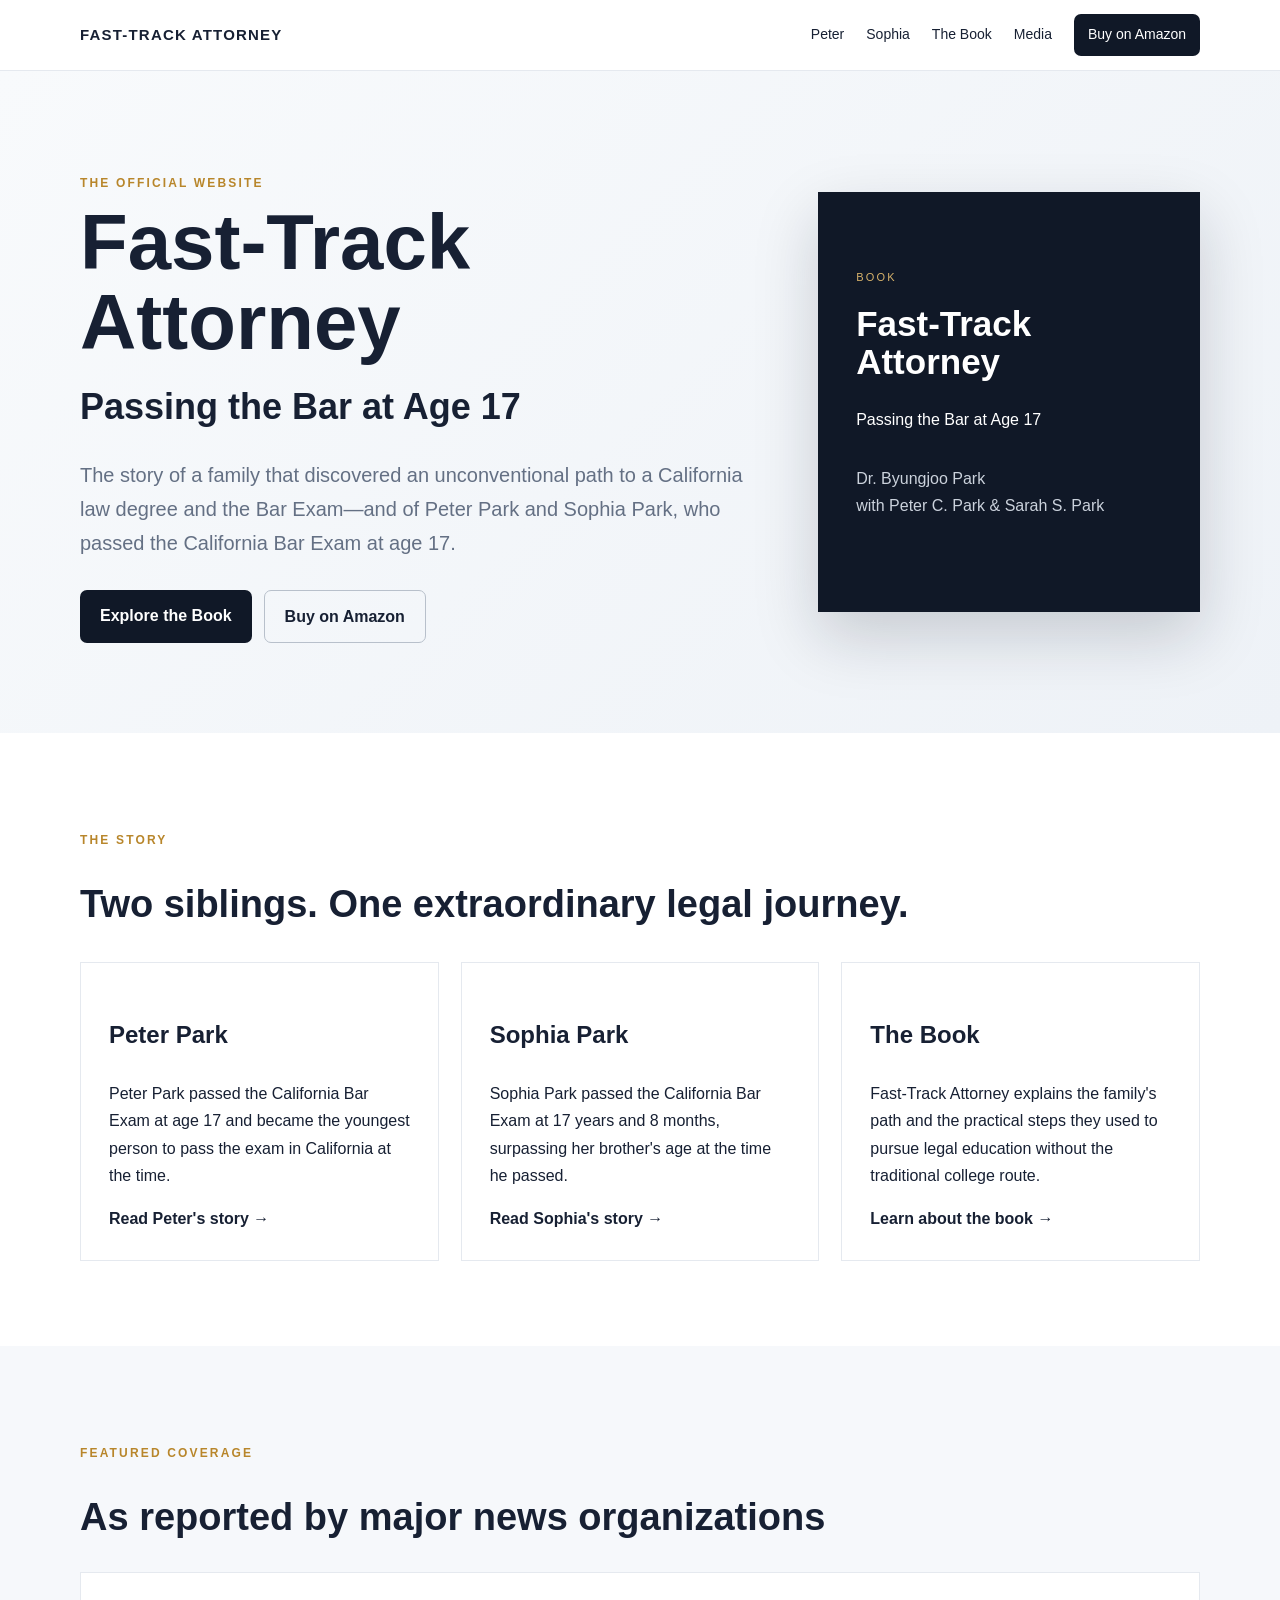
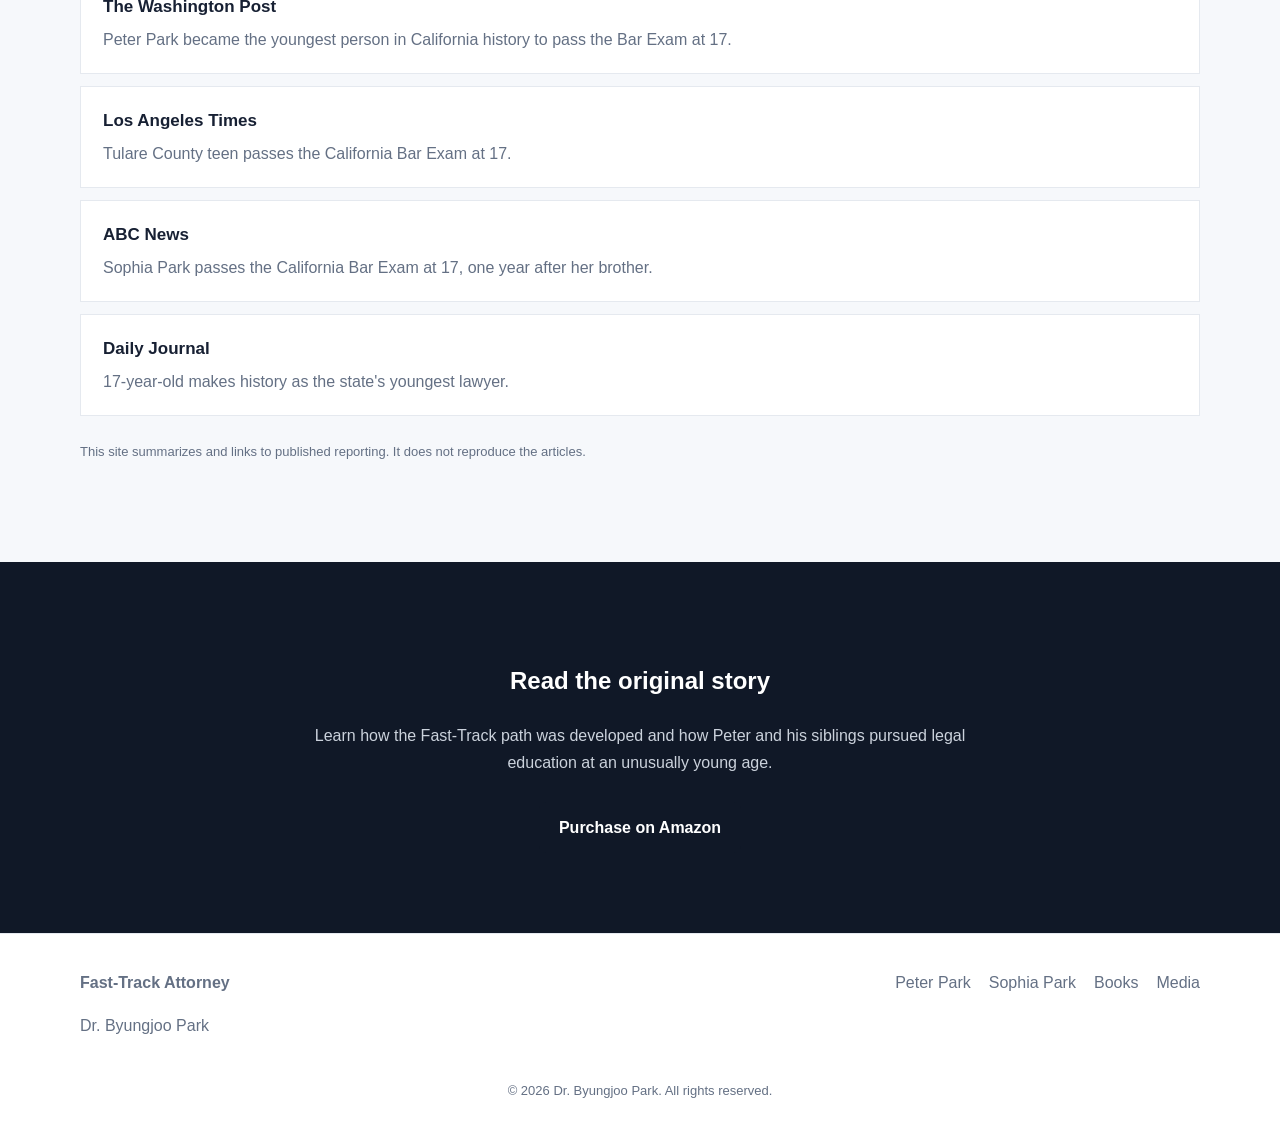
==== index.html @ 124f8dc8 "first uploard" ====
<!DOCTYPE html>
<html lang="en">
<head>
  <meta charset="UTF-8">
  <meta name="viewport" content="width=device-width, initial-scale=1.0">
  <title>Fast-Track Attorney | Peter Park & Sophia Park</title>
  <meta name="description" content="The official website for Fast-Track Attorney by Dr. Byungjoo Park, documenting Peter Park and Sophia Park's remarkable California Bar Exam journeys at age 17.">
  <meta name="author" content="Dr. Byungjoo Park">
  <link rel="canonical" href="https://YOUR-DOMAIN.com/">
  <meta property="og:title" content="Fast-Track Attorney | Peter Park & Sophia Park">
  <meta property="og:description" content="The official website of Fast-Track Attorney: Passing the Bar at Age 17.">
  <meta property="og:type" content="website">
  <meta property="og:url" content="https://YOUR-DOMAIN.com/">
  <link rel="stylesheet" href="style.css">
  <script type="application/ld+json">
  {
    "@context":"https://schema.org",
    "@type":"WebSite",
    "name":"Fast-Track Attorney",
    "url":"https://YOUR-DOMAIN.com/",
    "author":{"@type":"Person","name":"Dr. Byungjoo Park"}
  }
  </script>
</head>
<body>
<header class="site-header">
  <div class="container nav">
    <a class="brand" href="index.html">FAST-TRACK ATTORNEY</a>
    <nav>
      <a href="peter-park.html">Peter</a>
      <a href="sophia-park.html">Sophia</a>
      <a href="book.html">The Book</a>
      <a href="media.html">Media</a>
      <a class="nav-buy" href="https://www.amazon.com/Fast-Track-Attorney-Passing-Bar-Age/dp/B0CMLF2TW5/" target="_blank" rel="noopener">Buy on Amazon</a>
    </nav>
  </div>
</header>

<main>
<section class="hero">
  <div class="container hero-grid">
    <div>
      <p class="eyebrow">THE OFFICIAL WEBSITE</p>
      <h1>Fast-Track Attorney</h1>
      <h2>Passing the Bar at Age 17</h2>
      <p class="lead">The story of a family that discovered an unconventional path to a California law degree and the Bar Exam—and of Peter Park and Sophia Park, who passed the California Bar Exam at age 17.</p>
      <div class="buttons">
        <a class="button primary" href="book.html">Explore the Book</a>
        <a class="button secondary" href="https://www.amazon.com/Fast-Track-Attorney-Passing-Bar-Age/dp/B0CMLF2TW5/" target="_blank" rel="noopener">Buy on Amazon</a>
      </div>
    </div>
    <div class="hero-card">
      <div class="book-mark">BOOK</div>
      <h3>Fast-Track Attorney</h3>
      <p>Passing the Bar at Age 17</p>
      <p class="small">Dr. Byungjoo Park<br>with Peter C. Park & Sarah S. Park</p>
    </div>
  </div>
</section>

<section class="section">
  <div class="container">
    <p class="eyebrow">THE STORY</p>
    <h2>Two siblings. One extraordinary legal journey.</h2>
    <div class="cards">
      <article class="card">
        <h3>Peter Park</h3>
        <p>Peter Park passed the California Bar Exam at age 17 and became the youngest person to pass the exam in California at the time.</p>
        <a href="peter-park.html">Read Peter's story →</a>
      </article>
      <article class="card">
        <h3>Sophia Park</h3>
        <p>Sophia Park passed the California Bar Exam at 17 years and 8 months, surpassing her brother's age at the time he passed.</p>
        <a href="sophia-park.html">Read Sophia's story →</a>
      </article>
      <article class="card">
        <h3>The Book</h3>
        <p>Fast-Track Attorney explains the family's path and the practical steps they used to pursue legal education without the traditional college route.</p>
        <a href="book.html">Learn about the book →</a>
      </article>
    </div>
  </div>
</section>

<section class="section light">
  <div class="container">
    <p class="eyebrow">FEATURED COVERAGE</p>
    <h2>As reported by major news organizations</h2>
    <div class="media-list">
      <a href="https://www.washingtonpost.com/lifestyle/2023/12/09/peter-park-youngest-bar-exam-california/" target="_blank" rel="noopener"><strong>The Washington Post</strong><span>Peter Park became the youngest person in California history to pass the Bar Exam at 17.</span></a>
      <a href="https://www.latimes.com/california/story/2023-12-07/tulare-county-teen-passes-california-bar-exam-at-17-youngest-ever" target="_blank" rel="noopener"><strong>Los Angeles Times</strong><span>Tulare County teen passes the California Bar Exam at 17.</span></a>
      <a href="https://abcnews.com/GMA/Living/teen-sophia-park-passes-california-bar/story?id=115865056" target="_blank" rel="noopener"><strong>ABC News</strong><span>Sophia Park passes the California Bar Exam at 17, one year after her brother.</span></a>
      <a href="https://www.dailyjournal.com/articles/376138-17-year-old-makes-history-as-state-s-youngest-lawyer" target="_blank" rel="noopener"><strong>Daily Journal</strong><span>17-year-old makes history as the state's youngest lawyer.</span></a>
    </div>
    <p class="note">This site summarizes and links to published reporting. It does not reproduce the articles.</p>
  </div>
</section>

<section class="cta">
  <div class="container">
    <h2>Read the original story</h2>
    <p>Learn how the Fast-Track path was developed and how Peter and his siblings pursued legal education at an unusually young age.</p>
    <a class="button primary" href="https://www.amazon.com/Fast-Track-Attorney-Passing-Bar-Age/dp/B0CMLF2TW5/" target="_blank" rel="noopener">Purchase on Amazon</a>
  </div>
</section>
</main>

<footer>
  <div class="container footer-grid">
    <div><strong>Fast-Track Attorney</strong><p>Dr. Byungjoo Park</p></div>
    <div><a href="peter-park.html">Peter Park</a><a href="sophia-park.html">Sophia Park</a><a href="book.html">Books</a><a href="media.html">Media</a></div>
  </div>
  <p class="copyright">© 2026 Dr. Byungjoo Park. All rights reserved.</p>
</footer>
</body>
</html>
---- style.css ----
:root{--ink:#172033;--muted:#647084;--line:#e5e9ef;--light:#f6f8fb;--accent:#b8862b;--dark:#101827;--white:#fff}
*{box-sizing:border-box}body{margin:0;color:var(--ink);font-family:Inter,-apple-system,BlinkMacSystemFont,"Segoe UI",Arial,sans-serif;line-height:1.7;background:#fff}a{color:inherit}.container{width:min(1120px,92%);margin:auto}.narrow{width:min(820px,92%)}.site-header{position:sticky;top:0;background:rgba(255,255,255,.96);backdrop-filter:blur(8px);border-bottom:1px solid var(--line);z-index:10}.nav{min-height:70px;display:flex;align-items:center;justify-content:space-between;gap:24px}.brand{font-weight:800;letter-spacing:.08em;text-decoration:none;font-size:15px}.nav nav{display:flex;align-items:center;gap:22px;font-size:14px}.nav nav a{text-decoration:none}.nav-buy{background:var(--dark);color:white!important;padding:9px 14px;border-radius:7px}.hero{background:linear-gradient(135deg,#f8fafc,#eef2f7);padding:90px 0}.hero-grid{display:grid;grid-template-columns:1.4fr .8fr;gap:70px;align-items:center}.eyebrow{font-size:12px;letter-spacing:.18em;font-weight:800;color:var(--accent);margin-bottom:10px}.hero h1{font-size:clamp(44px,7vw,78px);line-height:1.02;margin:0}.hero h2{font-size:clamp(24px,3vw,36px);margin:14px 0}.lead{font-size:20px;color:var(--muted);max-width:760px}.buttons{display:flex;gap:12px;flex-wrap:wrap;margin-top:30px}.button{display:inline-block;text-decoration:none;padding:12px 20px;border-radius:7px;font-weight:700}.primary{background:var(--dark);color:white}.secondary{border:1px solid #b8c0cb}.hero-card{background:var(--dark);color:#fff;padding:48px 38px;min-height:420px;display:flex;flex-direction:column;justify-content:center;box-shadow:0 25px 60px rgba(16,24,39,.18)}.book-mark{font-size:11px;letter-spacing:.2em;color:#d8b36b}.hero-card h3{font-size:35px;line-height:1.1;margin:18px 0 8px}.small{color:#cbd2dc}.section{padding:85px 0}.section.light{background:var(--light)}.section h2{font-size:38px;line-height:1.2}.cards{display:grid;grid-template-columns:repeat(3,1fr);gap:22px;margin-top:35px}.card{border:1px solid var(--line);padding:28px;background:#fff}.card h3{font-size:24px}.card a{font-weight:700;text-decoration:none}.media-list{display:grid;gap:12px;margin-top:30px}.media-list a{display:block;padding:20px 22px;background:#fff;border:1px solid var(--line);text-decoration:none}.media-list strong{display:block;font-size:17px}.media-list span{display:block;color:var(--muted);margin-top:4px}.cta{background:var(--dark);color:#fff;text-align:center;padding:80px 0}.cta p{color:#cbd2dc;max-width:700px;margin:0 auto 25px}.article{padding:70px 0 100px}.article h1{font-size:clamp(38px,5vw,58px);line-height:1.1}.article h2{margin-top:48px;line-height:1.2}.source-box{background:var(--light);padding:24px;margin:35px 0}.source-box a{color:#254f8c}.book-detail{display:grid;grid-template-columns:260px 1fr;gap:45px;align-items:start;margin:40px 0}.book-cover-placeholder{width:250px;height:350px;background:var(--dark);color:#fff;padding:30px 22px;display:flex;flex-direction:column;justify-content:center;text-align:center;box-shadow:0 20px 45px rgba(0,0,0,.15)}.book-cover-placeholder span{font-size:30px;font-weight:800;line-height:1.05}.book-cover-placeholder small{margin-top:20px;color:#d8b36b}.note{font-size:13px;color:var(--muted);margin-top:25px}hr{border:0;border-top:1px solid var(--line);margin:60px 0}footer{border-top:1px solid var(--line);padding:35px 0;color:var(--muted)}.footer-grid{display:flex;justify-content:space-between;gap:30px}.footer-grid a{margin-left:18px;text-decoration:none}.copyright{text-align:center;font-size:13px;margin:25px 0 0}@media(max-width:800px){.nav{align-items:flex-start;padding:15px 0}.nav nav{gap:10px;flex-wrap:wrap;justify-content:flex-end}.hero-grid,.book-detail{grid-template-columns:1fr}.hero-card{min-height:300px}.cards{grid-template-columns:1fr}.hero{padding:60px 0}.section{padding:60px 0}.footer-grid{flex-direction:column}.footer-grid a{margin:0 14px 0 0}.book-cover-placeholder{margin:auto}}
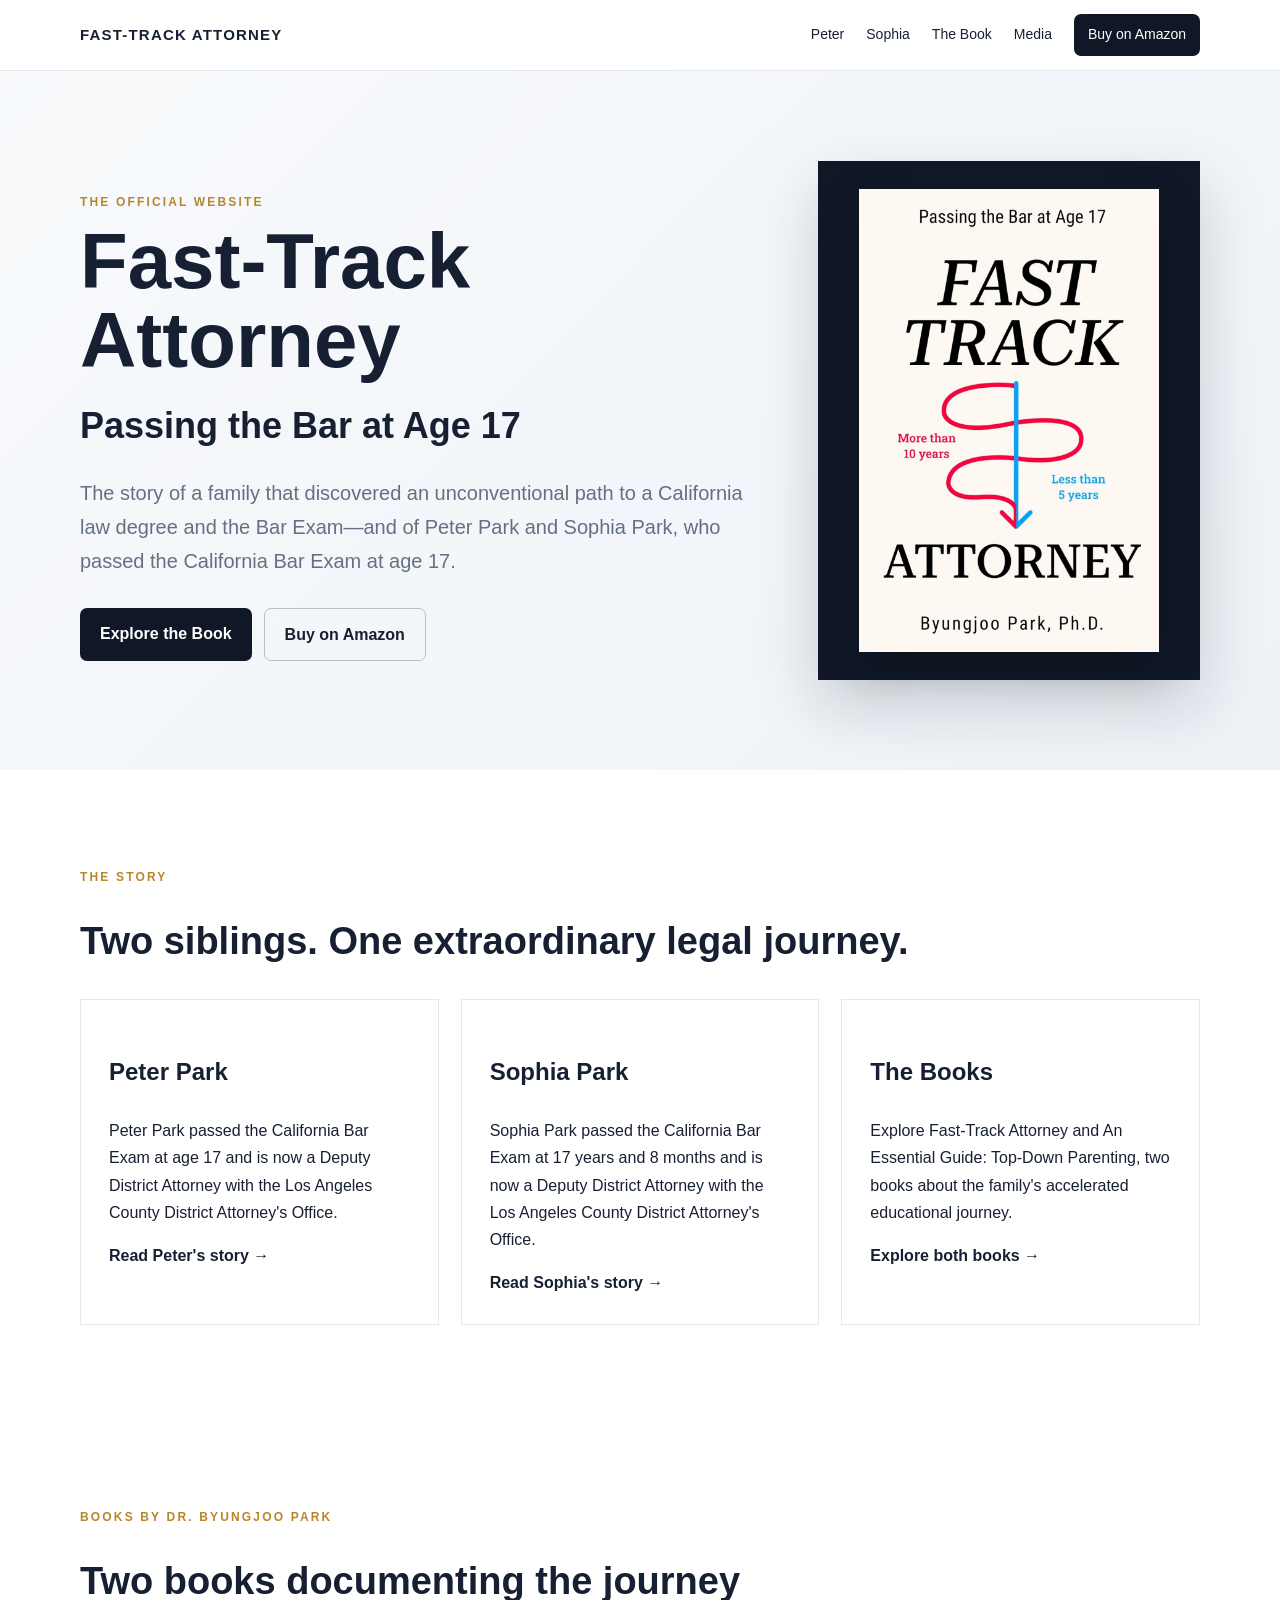
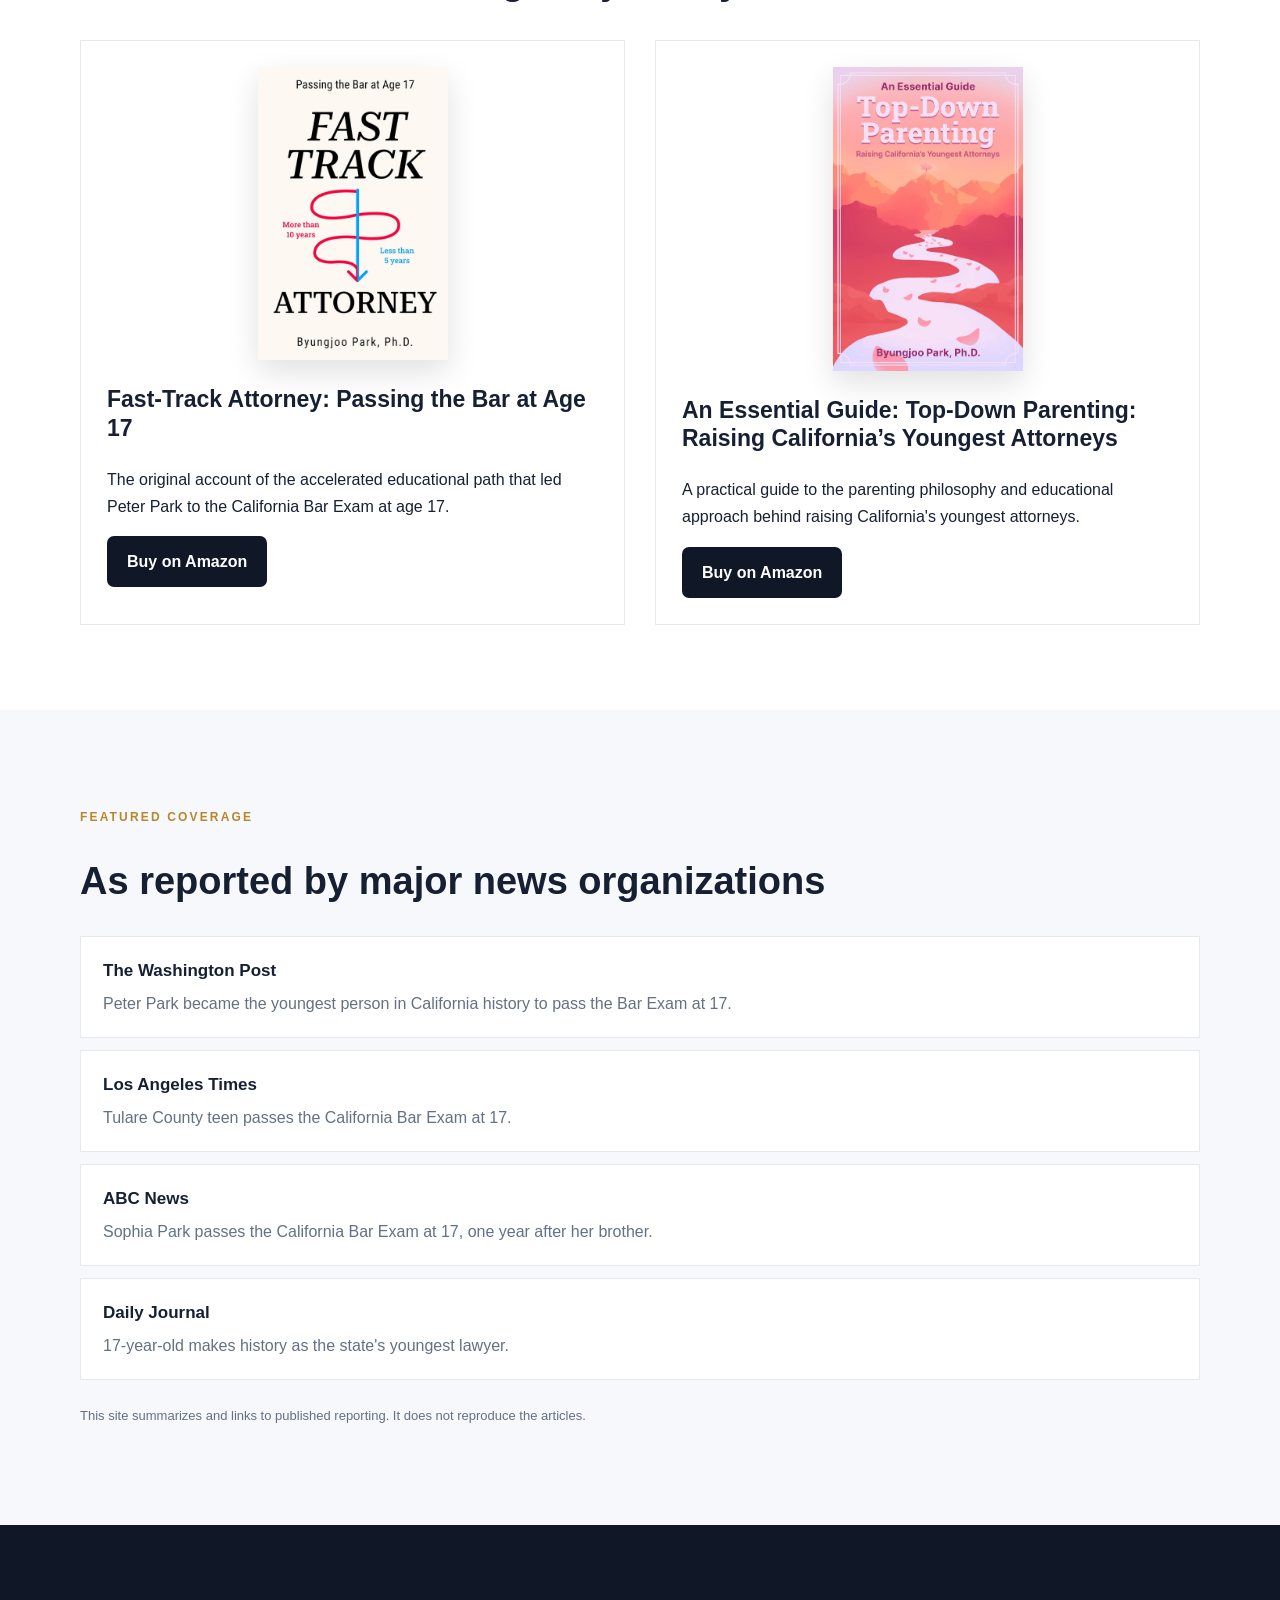
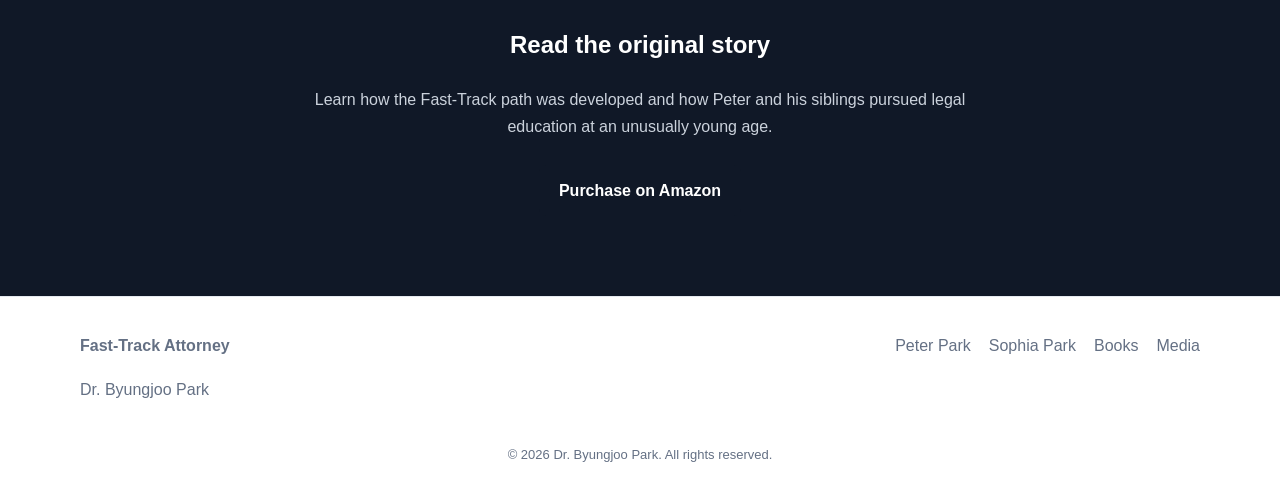
==== commit 302d6182: "v3" ====
--- a/index.html
+++ b/index.html
@@ -49,11 +49,8 @@
         <a class="button secondary" href="https://www.amazon.com/Fast-Track-Attorney-Passing-Bar-Age/dp/B0CMLF2TW5/" target="_blank" rel="noopener">Buy on Amazon</a>
       </div>
     </div>
-    <div class="hero-card">
-      <div class="book-mark">BOOK</div>
-      <h3>Fast-Track Attorney</h3>
-      <p>Passing the Bar at Age 17</p>
-      <p class="small">Dr. Byungjoo Park<br>with Peter C. Park & Sarah S. Park</p>
+    <div class="hero-card book-card">
+      <img src="fasttrack.jpg" alt="Fast-Track Attorney: Passing the Bar at Age 17 book cover">
     </div>
   </div>
 </section>
@@ -65,18 +62,43 @@
     <div class="cards">
       <article class="card">
         <h3>Peter Park</h3>
-        <p>Peter Park passed the California Bar Exam at age 17 and became the youngest person to pass the exam in California at the time.</p>
+        <p>Peter Park passed the California Bar Exam at age 17 and is now a Deputy District Attorney with the Los Angeles County District Attorney's Office.</p>
         <a href="peter-park.html">Read Peter's story →</a>
       </article>
       <article class="card">
         <h3>Sophia Park</h3>
-        <p>Sophia Park passed the California Bar Exam at 17 years and 8 months, surpassing her brother's age at the time he passed.</p>
+        <p>Sophia Park passed the California Bar Exam at 17 years and 8 months and is now a Deputy District Attorney with the Los Angeles County District Attorney's Office.</p>
         <a href="sophia-park.html">Read Sophia's story →</a>
       </article>
       <article class="card">
-        <h3>The Book</h3>
-        <p>Fast-Track Attorney explains the family's path and the practical steps they used to pursue legal education without the traditional college route.</p>
-        <a href="book.html">Learn about the book →</a>
+        <h3>The Books</h3>
+        <p>Explore Fast-Track Attorney and An Essential Guide: Top-Down Parenting, two books about the family's accelerated educational journey.</p>
+        <a href="book.html">Explore both books →</a>
+      </article>
+    </div>
+  </div>
+</section>
+
+<section class="section">
+  <div class="container">
+    <p class="eyebrow">BOOKS BY DR. BYUNGJOO PARK</p>
+    <h2>Two books documenting the journey</h2>
+    <div class="book-showcase">
+      <article class="book-item">
+        <img src="fasttrack.jpg" alt="Fast-Track Attorney: Passing the Bar at Age 17 book cover">
+        <div>
+          <h3>Fast-Track Attorney: Passing the Bar at Age 17</h3>
+          <p>The original account of the accelerated educational path that led Peter Park to the California Bar Exam at age 17.</p>
+          <a class="button primary" href="https://www.amazon.com/Fast-Track-Attorney-Passing-Bar-Age/dp/B0CMLF2TW5/" target="_blank" rel="noopener">Buy on Amazon</a>
+        </div>
+      </article>
+      <article class="book-item">
+        <img src="topdownparenting.jpg" alt="An Essential Guide: Top-Down Parenting: Raising California’s Youngest Attorneys book cover">
+        <div>
+          <h3>An Essential Guide: Top-Down Parenting: Raising California’s Youngest Attorneys</h3>
+          <p>A practical guide to the parenting philosophy and educational approach behind raising California's youngest attorneys.</p>
+          <a class="button primary" href="https://a.co/d/09ibLp5P" target="_blank" rel="noopener">Buy on Amazon</a>
+        </div>
       </article>
     </div>
   </div>
--- a/style.css
+++ b/style.css
@@ -1,2 +1,4 @@
 :root{--ink:#172033;--muted:#647084;--line:#e5e9ef;--light:#f6f8fb;--accent:#b8862b;--dark:#101827;--white:#fff}
 *{box-sizing:border-box}body{margin:0;color:var(--ink);font-family:Inter,-apple-system,BlinkMacSystemFont,"Segoe UI",Arial,sans-serif;line-height:1.7;background:#fff}a{color:inherit}.container{width:min(1120px,92%);margin:auto}.narrow{width:min(820px,92%)}.site-header{position:sticky;top:0;background:rgba(255,255,255,.96);backdrop-filter:blur(8px);border-bottom:1px solid var(--line);z-index:10}.nav{min-height:70px;display:flex;align-items:center;justify-content:space-between;gap:24px}.brand{font-weight:800;letter-spacing:.08em;text-decoration:none;font-size:15px}.nav nav{display:flex;align-items:center;gap:22px;font-size:14px}.nav nav a{text-decoration:none}.nav-buy{background:var(--dark);color:white!important;padding:9px 14px;border-radius:7px}.hero{background:linear-gradient(135deg,#f8fafc,#eef2f7);padding:90px 0}.hero-grid{display:grid;grid-template-columns:1.4fr .8fr;gap:70px;align-items:center}.eyebrow{font-size:12px;letter-spacing:.18em;font-weight:800;color:var(--accent);margin-bottom:10px}.hero h1{font-size:clamp(44px,7vw,78px);line-height:1.02;margin:0}.hero h2{font-size:clamp(24px,3vw,36px);margin:14px 0}.lead{font-size:20px;color:var(--muted);max-width:760px}.buttons{display:flex;gap:12px;flex-wrap:wrap;margin-top:30px}.button{display:inline-block;text-decoration:none;padding:12px 20px;border-radius:7px;font-weight:700}.primary{background:var(--dark);color:white}.secondary{border:1px solid #b8c0cb}.hero-card{background:var(--dark);color:#fff;padding:48px 38px;min-height:420px;display:flex;flex-direction:column;justify-content:center;box-shadow:0 25px 60px rgba(16,24,39,.18)}.book-mark{font-size:11px;letter-spacing:.2em;color:#d8b36b}.hero-card h3{font-size:35px;line-height:1.1;margin:18px 0 8px}.small{color:#cbd2dc}.section{padding:85px 0}.section.light{background:var(--light)}.section h2{font-size:38px;line-height:1.2}.cards{display:grid;grid-template-columns:repeat(3,1fr);gap:22px;margin-top:35px}.card{border:1px solid var(--line);padding:28px;background:#fff}.card h3{font-size:24px}.card a{font-weight:700;text-decoration:none}.media-list{display:grid;gap:12px;margin-top:30px}.media-list a{display:block;padding:20px 22px;background:#fff;border:1px solid var(--line);text-decoration:none}.media-list strong{display:block;font-size:17px}.media-list span{display:block;color:var(--muted);margin-top:4px}.cta{background:var(--dark);color:#fff;text-align:center;padding:80px 0}.cta p{color:#cbd2dc;max-width:700px;margin:0 auto 25px}.article{padding:70px 0 100px}.article h1{font-size:clamp(38px,5vw,58px);line-height:1.1}.article h2{margin-top:48px;line-height:1.2}.source-box{background:var(--light);padding:24px;margin:35px 0}.source-box a{color:#254f8c}.book-detail{display:grid;grid-template-columns:260px 1fr;gap:45px;align-items:start;margin:40px 0}.book-cover-placeholder{width:250px;height:350px;background:var(--dark);color:#fff;padding:30px 22px;display:flex;flex-direction:column;justify-content:center;text-align:center;box-shadow:0 20px 45px rgba(0,0,0,.15)}.book-cover-placeholder span{font-size:30px;font-weight:800;line-height:1.05}.book-cover-placeholder small{margin-top:20px;color:#d8b36b}.note{font-size:13px;color:var(--muted);margin-top:25px}hr{border:0;border-top:1px solid var(--line);margin:60px 0}footer{border-top:1px solid var(--line);padding:35px 0;color:var(--muted)}.footer-grid{display:flex;justify-content:space-between;gap:30px}.footer-grid a{margin-left:18px;text-decoration:none}.copyright{text-align:center;font-size:13px;margin:25px 0 0}@media(max-width:800px){.nav{align-items:flex-start;padding:15px 0}.nav nav{gap:10px;flex-wrap:wrap;justify-content:flex-end}.hero-grid,.book-detail{grid-template-columns:1fr}.hero-card{min-height:300px}.cards{grid-template-columns:1fr}.hero{padding:60px 0}.section{padding:60px 0}.footer-grid{flex-direction:column}.footer-grid a{margin:0 14px 0 0}.book-cover-placeholder{margin:auto}}
+
+.book-card{padding:28px;min-height:420px;align-items:center}.book-card img{width:100%;max-width:300px;height:auto;display:block;box-shadow:0 15px 35px rgba(0,0,0,.25)}.book-showcase{display:grid;grid-template-columns:1fr 1fr;gap:30px;margin-top:35px}.book-item{border:1px solid var(--line);padding:26px;background:#fff}.book-item img{width:190px;height:auto;display:block;margin:0 auto 25px;box-shadow:0 12px 30px rgba(0,0,0,.12)}.book-item h3{font-size:23px;line-height:1.25}.real-book-cover{width:260px;max-width:100%;height:auto;display:block;box-shadow:0 18px 40px rgba(0,0,0,.15)}.second-book{display:grid;grid-template-columns:260px 1fr;gap:35px;align-items:start}.current-role{margin:35px 0;padding:18px 22px;background:var(--light);border-left:4px solid var(--accent)}@media(max-width:800px){.book-showcase,.second-book{grid-template-columns:1fr}.real-book-cover{margin:auto}}
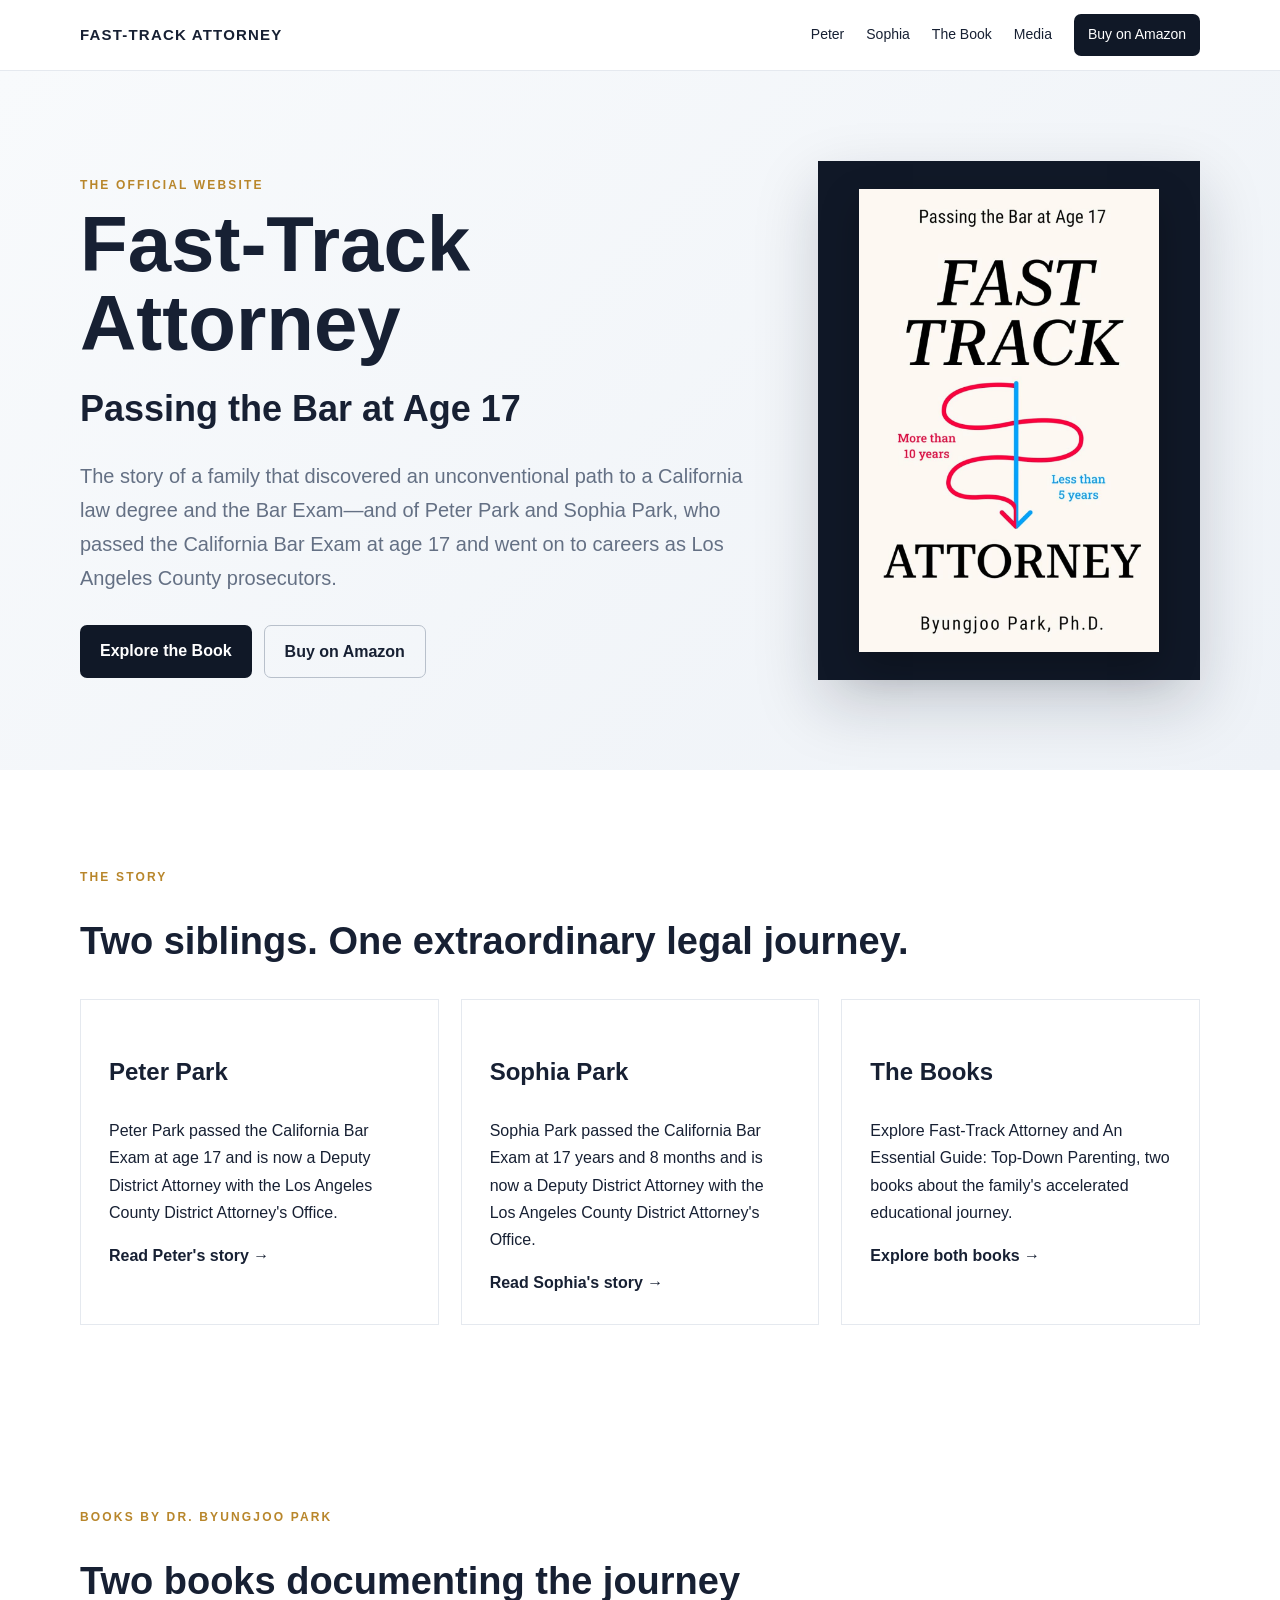
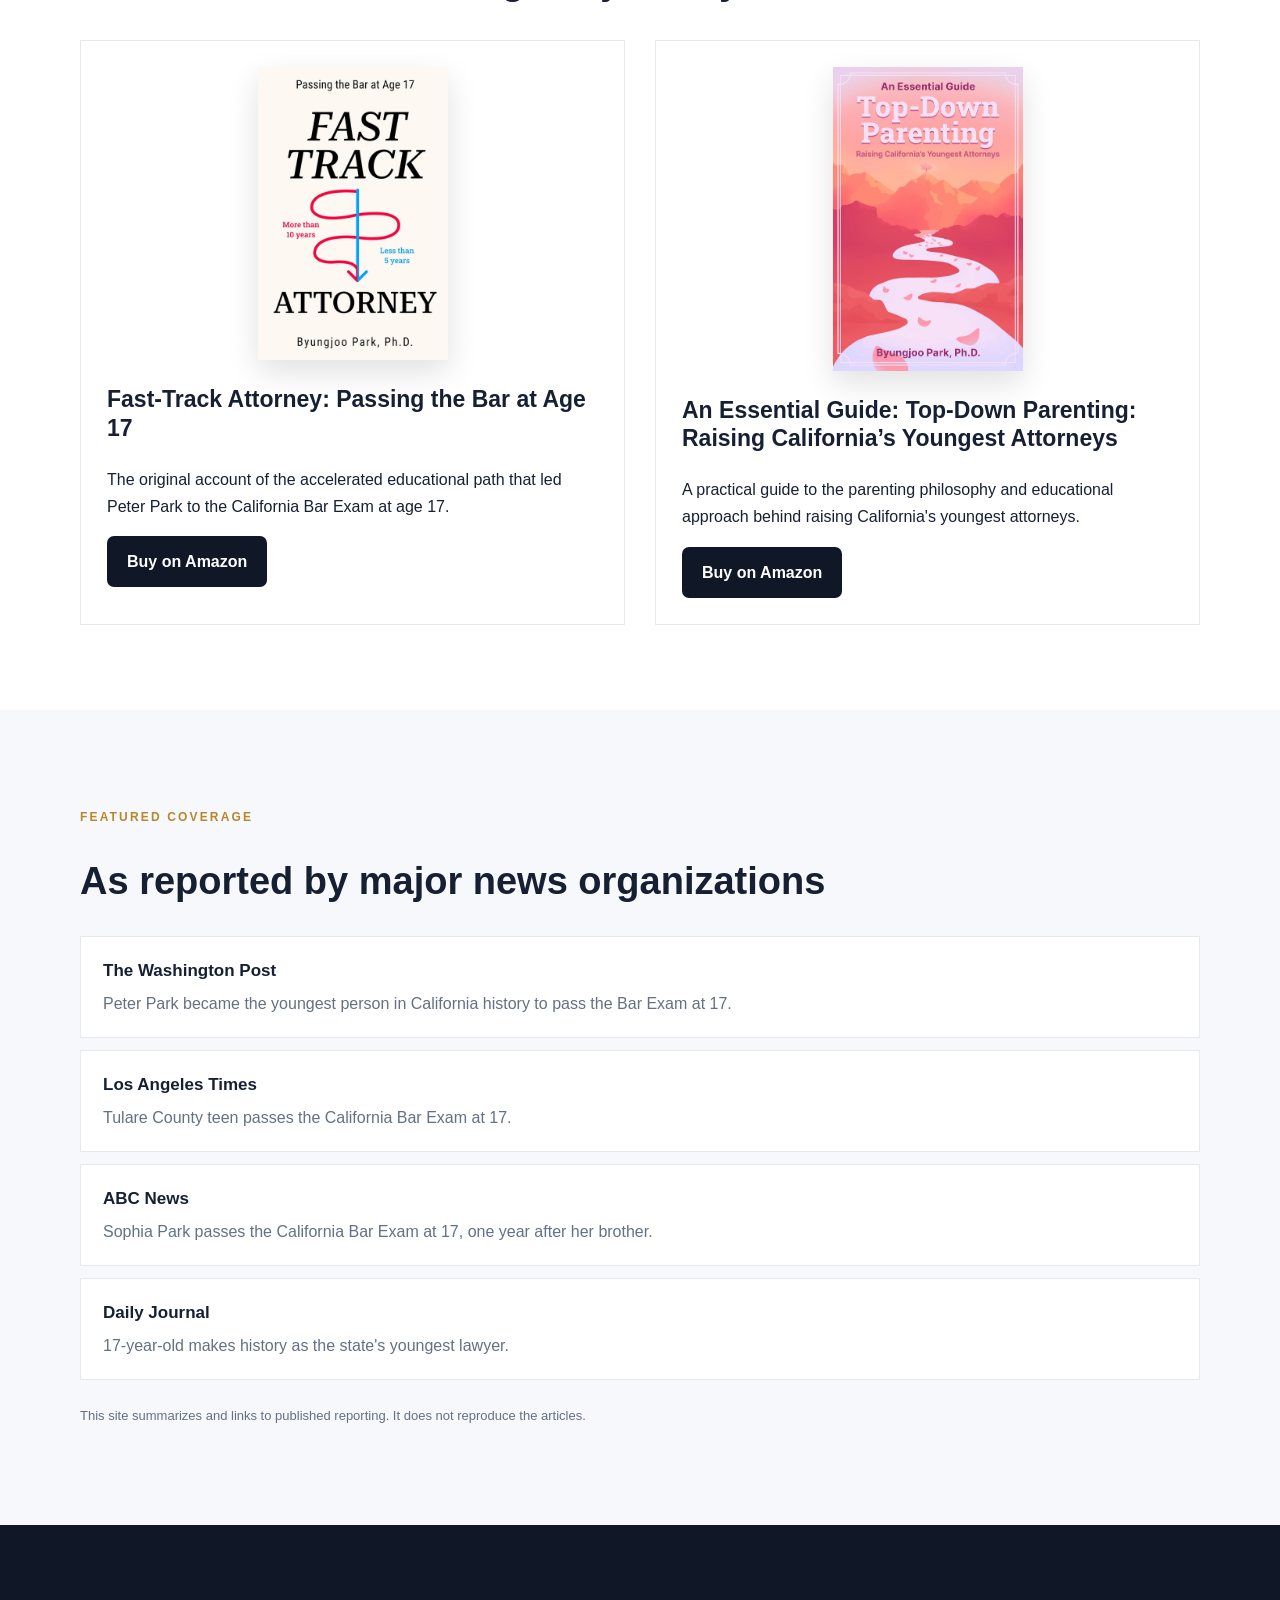
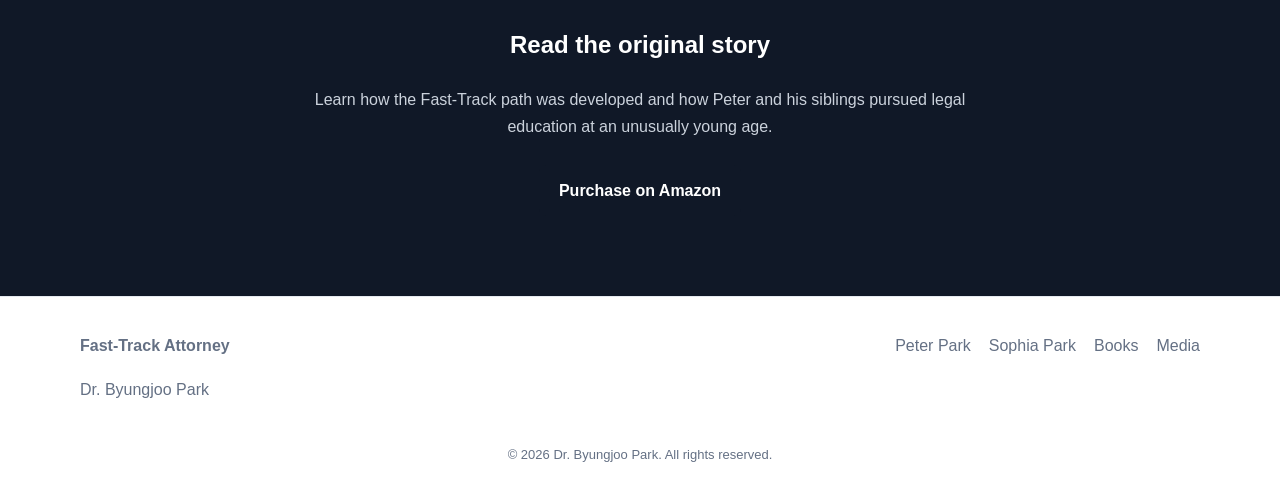
==== commit bff23adb: "Apply fasttrackattorney.com canonical and structured data URLs" ====
--- a/index.html
+++ b/index.html
@@ -4,20 +4,20 @@
   <meta charset="UTF-8">
   <meta name="viewport" content="width=device-width, initial-scale=1.0">
   <title>Fast-Track Attorney | Peter Park & Sophia Park</title>
-  <meta name="description" content="The official website for Fast-Track Attorney by Dr. Byungjoo Park, documenting Peter Park and Sophia Park's remarkable California Bar Exam journeys at age 17.">
+  <meta name="description" content="The official website for Fast-Track Attorney by Dr. Byungjoo Park, documenting Peter Park and Sophia Park's California Bar Exam journeys at age 17 and their careers as Los Angeles County prosecutors.">
   <meta name="author" content="Dr. Byungjoo Park">
-  <link rel="canonical" href="https://YOUR-DOMAIN.com/">
+  <link rel="canonical" href="https://fasttrackattorney.com/">
   <meta property="og:title" content="Fast-Track Attorney | Peter Park & Sophia Park">
-  <meta property="og:description" content="The official website of Fast-Track Attorney: Passing the Bar at Age 17.">
+  <meta property="og:description" content="The official website of Fast-Track Attorney: Passing the Bar at Age 17, featuring Peter Park and Sophia Park and their legal careers.">
   <meta property="og:type" content="website">
-  <meta property="og:url" content="https://YOUR-DOMAIN.com/">
+  <meta property="og:url" content="https://fasttrackattorney.com/">
   <link rel="stylesheet" href="style.css">
   <script type="application/ld+json">
   {
     "@context":"https://schema.org",
     "@type":"WebSite",
     "name":"Fast-Track Attorney",
-    "url":"https://YOUR-DOMAIN.com/",
+    "url":"https://fasttrackattorney.com/",
     "author":{"@type":"Person","name":"Dr. Byungjoo Park"}
   }
   </script>
@@ -43,7 +43,7 @@
       <p class="eyebrow">THE OFFICIAL WEBSITE</p>
       <h1>Fast-Track Attorney</h1>
       <h2>Passing the Bar at Age 17</h2>
-      <p class="lead">The story of a family that discovered an unconventional path to a California law degree and the Bar Exam—and of Peter Park and Sophia Park, who passed the California Bar Exam at age 17.</p>
+      <p class="lead">The story of a family that discovered an unconventional path to a California law degree and the Bar Exam—and of Peter Park and Sophia Park, who passed the California Bar Exam at age 17 and went on to careers as Los Angeles County prosecutors.</p>
       <div class="buttons">
         <a class="button primary" href="book.html">Explore the Book</a>
         <a class="button secondary" href="https://www.amazon.com/Fast-Track-Attorney-Passing-Bar-Age/dp/B0CMLF2TW5/" target="_blank" rel="noopener">Buy on Amazon</a>
--- a/style.css
+++ b/style.css
@@ -1,4 +1,3 @@
 :root{--ink:#172033;--muted:#647084;--line:#e5e9ef;--light:#f6f8fb;--accent:#b8862b;--dark:#101827;--white:#fff}
-*{box-sizing:border-box}body{margin:0;color:var(--ink);font-family:Inter,-apple-system,BlinkMacSystemFont,"Segoe UI",Arial,sans-serif;line-height:1.7;background:#fff}a{color:inherit}.container{width:min(1120px,92%);margin:auto}.narrow{width:min(820px,92%)}.site-header{position:sticky;top:0;background:rgba(255,255,255,.96);backdrop-filter:blur(8px);border-bottom:1px solid var(--line);z-index:10}.nav{min-height:70px;display:flex;align-items:center;justify-content:space-between;gap:24px}.brand{font-weight:800;letter-spacing:.08em;text-decoration:none;font-size:15px}.nav nav{display:flex;align-items:center;gap:22px;font-size:14px}.nav nav a{text-decoration:none}.nav-buy{background:var(--dark);color:white!important;padding:9px 14px;border-radius:7px}.hero{background:linear-gradient(135deg,#f8fafc,#eef2f7);padding:90px 0}.hero-grid{display:grid;grid-template-columns:1.4fr .8fr;gap:70px;align-items:center}.eyebrow{font-size:12px;letter-spacing:.18em;font-weight:800;color:var(--accent);margin-bottom:10px}.hero h1{font-size:clamp(44px,7vw,78px);line-height:1.02;margin:0}.hero h2{font-size:clamp(24px,3vw,36px);margin:14px 0}.lead{font-size:20px;color:var(--muted);max-width:760px}.buttons{display:flex;gap:12px;flex-wrap:wrap;margin-top:30px}.button{display:inline-block;text-decoration:none;padding:12px 20px;border-radius:7px;font-weight:700}.primary{background:var(--dark);color:white}.secondary{border:1px solid #b8c0cb}.hero-card{background:var(--dark);color:#fff;padding:48px 38px;min-height:420px;display:flex;flex-direction:column;justify-content:center;box-shadow:0 25px 60px rgba(16,24,39,.18)}.book-mark{font-size:11px;letter-spacing:.2em;color:#d8b36b}.hero-card h3{font-size:35px;line-height:1.1;margin:18px 0 8px}.small{color:#cbd2dc}.section{padding:85px 0}.section.light{background:var(--light)}.section h2{font-size:38px;line-height:1.2}.cards{display:grid;grid-template-columns:repeat(3,1fr);gap:22px;margin-top:35px}.card{border:1px solid var(--line);padding:28px;background:#fff}.card h3{font-size:24px}.card a{font-weight:700;text-decoration:none}.media-list{display:grid;gap:12px;margin-top:30px}.media-list a{display:block;padding:20px 22px;background:#fff;border:1px solid var(--line);text-decoration:none}.media-list strong{display:block;font-size:17px}.media-list span{display:block;color:var(--muted);margin-top:4px}.cta{background:var(--dark);color:#fff;text-align:center;padding:80px 0}.cta p{color:#cbd2dc;max-width:700px;margin:0 auto 25px}.article{padding:70px 0 100px}.article h1{font-size:clamp(38px,5vw,58px);line-height:1.1}.article h2{margin-top:48px;line-height:1.2}.source-box{background:var(--light);padding:24px;margin:35px 0}.source-box a{color:#254f8c}.book-detail{display:grid;grid-template-columns:260px 1fr;gap:45px;align-items:start;margin:40px 0}.book-cover-placeholder{width:250px;height:350px;background:var(--dark);color:#fff;padding:30px 22px;display:flex;flex-direction:column;justify-content:center;text-align:center;box-shadow:0 20px 45px rgba(0,0,0,.15)}.book-cover-placeholder span{font-size:30px;font-weight:800;line-height:1.05}.book-cover-placeholder small{margin-top:20px;color:#d8b36b}.note{font-size:13px;color:var(--muted);margin-top:25px}hr{border:0;border-top:1px solid var(--line);margin:60px 0}footer{border-top:1px solid var(--line);padding:35px 0;color:var(--muted)}.footer-grid{display:flex;justify-content:space-between;gap:30px}.footer-grid a{margin-left:18px;text-decoration:none}.copyright{text-align:center;font-size:13px;margin:25px 0 0}@media(max-width:800px){.nav{align-items:flex-start;padding:15px 0}.nav nav{gap:10px;flex-wrap:wrap;justify-content:flex-end}.hero-grid,.book-detail{grid-template-columns:1fr}.hero-card{min-height:300px}.cards{grid-template-columns:1fr}.hero{padding:60px 0}.section{padding:60px 0}.footer-grid{flex-direction:column}.footer-grid a{margin:0 14px 0 0}.book-cover-placeholder{margin:auto}}
-
-.book-card{padding:28px;min-height:420px;align-items:center}.book-card img{width:100%;max-width:300px;height:auto;display:block;box-shadow:0 15px 35px rgba(0,0,0,.25)}.book-showcase{display:grid;grid-template-columns:1fr 1fr;gap:30px;margin-top:35px}.book-item{border:1px solid var(--line);padding:26px;background:#fff}.book-item img{width:190px;height:auto;display:block;margin:0 auto 25px;box-shadow:0 12px 30px rgba(0,0,0,.12)}.book-item h3{font-size:23px;line-height:1.25}.real-book-cover{width:260px;max-width:100%;height:auto;display:block;box-shadow:0 18px 40px rgba(0,0,0,.15)}.second-book{display:grid;grid-template-columns:260px 1fr;gap:35px;align-items:start}.current-role{margin:35px 0;padding:18px 22px;background:var(--light);border-left:4px solid var(--accent)}@media(max-width:800px){.book-showcase,.second-book{grid-template-columns:1fr}.real-book-cover{margin:auto}}
+*{box-sizing:border-box}body{margin:0;color:var(--ink);font-family:Inter,-apple-system,BlinkMacSystemFont,"Segoe UI",Arial,sans-serif;line-height:1.7;background:#fff}a{color:inherit}.container{width:min(1120px,92%);margin:auto}.narrow{width:min(820px,92%)}.site-header{position:sticky;top:0;background:rgba(255,255,255,.96);backdrop-filter:blur(8px);border-bottom:1px solid var(--line);z-index:10}.nav{min-height:70px;display:flex;align-items:center;justify-content:space-between;gap:24px}.brand{font-weight:800;letter-spacing:.08em;text-decoration:none;font-size:15px}.nav nav{display:flex;align-items:center;gap:22px;font-size:14px}.nav nav a{text-decoration:none}.nav-buy{background:var(--dark);color:white!important;padding:9px 14px;border-radius:7px}.hero{background:linear-gradient(135deg,#f8fafc,#eef2f7);padding:90px 0}.hero-grid{display:grid;grid-template-columns:1.4fr .8fr;gap:70px;align-items:center}.eyebrow{font-size:12px;letter-spacing:.18em;font-weight:800;color:var(--accent);margin-bottom:10px}.hero h1{font-size:clamp(44px,7vw,78px);line-height:1.02;margin:0}.hero h2{font-size:clamp(24px,3vw,36px);margin:14px 0}.lead{font-size:20px;color:var(--muted);max-width:760px}.buttons{display:flex;gap:12px;flex-wrap:wrap;margin-top:30px}.button{display:inline-block;text-decoration:none;padding:12px 20px;border-radius:7px;font-weight:700}.primary{background:var(--dark);color:white}.secondary{border:1px solid #b8c0cb}.hero-card{background:var(--dark);color:#fff;padding:48px 38px;min-height:420px;display:flex;flex-direction:column;justify-content:center;box-shadow:0 25px 60px rgba(16,24,39,.18)}.book-mark{font-size:11px;letter-spacing:.2em;color:#d8b36b}.hero-card h3{font-size:35px;line-height:1.1;margin:18px 0 8px}.small{color:#cbd2dc}.section{padding:85px 0}.section.light{background:var(--light)}.section h2{font-size:38px;line-height:1.2}.cards{display:grid;grid-template-columns:repeat(3,1fr);gap:22px;margin-top:35px}.card{border:1px solid var(--line);padding:28px;background:#fff}.card h3{font-size:24px}.card a{font-weight:700;text-decoration:none}.media-list{display:grid;gap:12px;margin-top:30px}.media-list a{display:block;padding:20px 22px;background:#fff;border:1px solid var(--line);text-decoration:none}.media-list strong{display:block;font-size:17px}.media-list span{display:block;color:var(--muted);margin-top:4px}.cta{background:var(--dark);color:#fff;text-align:center;padding:80px 0}.cta p{color:#cbd2dc;max-width:700px;margin:0 auto 25px}.article{padding:70px 0 100px}.article h1{font-size:clamp(38px,5vw,58px);line-height:1.1}.article h2{margin-top:48px;line-height:1.2}.source-box{background:var(--light);padding:24px;margin:35px 0}.source-box a{color:#254f8c}.book-detail{display:grid;grid-template-columns:190px 1fr;gap:40px;align-items:start;margin:40px 0}.book-cover-placeholder{width:250px;height:350px;background:var(--dark);color:#fff;padding:30px 22px;display:flex;flex-direction:column;justify-content:center;text-align:center;box-shadow:0 20px 45px rgba(0,0,0,.15)}.book-cover-placeholder span{font-size:30px;font-weight:800;line-height:1.05}.book-cover-placeholder small{margin-top:20px;color:#d8b36b}.note{font-size:13px;color:var(--muted);margin-top:25px}hr{border:0;border-top:1px solid var(--line);margin:60px 0}footer{border-top:1px solid var(--line);padding:35px 0;color:var(--muted)}.footer-grid{display:flex;justify-content:space-between;gap:30px}.footer-grid a{margin-left:18px;text-decoration:none}.copyright{text-align:center;font-size:13px;margin:25px 0 0}@media(max-width:800px){.nav{align-items:flex-start;padding:15px 0}.nav nav{gap:10px;flex-wrap:wrap;justify-content:flex-end}.hero-grid,.book-detail{grid-template-columns:1fr}.hero-card{min-height:300px}.cards{grid-template-columns:1fr}.hero{padding:60px 0}.section{padding:60px 0}.footer-grid{flex-direction:column}.footer-grid a{margin:0 14px 0 0}.book-cover-placeholder{margin:auto}}
+.book-card{padding:28px;min-height:420px;align-items:center}.book-card img{width:100%;max-width:300px;height:auto;display:block;box-shadow:0 15px 35px rgba(0,0,0,.25)}.book-showcase{display:grid;grid-template-columns:1fr 1fr;gap:30px;margin-top:35px}.book-item{border:1px solid var(--line);padding:26px;background:#fff}.book-item img{width:190px;height:auto;display:block;margin:0 auto 25px;box-shadow:0 12px 30px rgba(0,0,0,.12)}.book-item h3{font-size:23px;line-height:1.25}.real-book-cover{width:180px;max-width:100%;height:auto;display:block;box-shadow:0 14px 32px rgba(0,0,0,.15)}.second-book{display:grid;grid-template-columns:190px 1fr;gap:30px;align-items:start}.current-role{margin:35px 0;padding:18px 22px;background:var(--light);border-left:4px solid var(--accent)}@media(max-width:800px){.book-showcase,.second-book{grid-template-columns:1fr}.real-book-cover{margin:auto}}
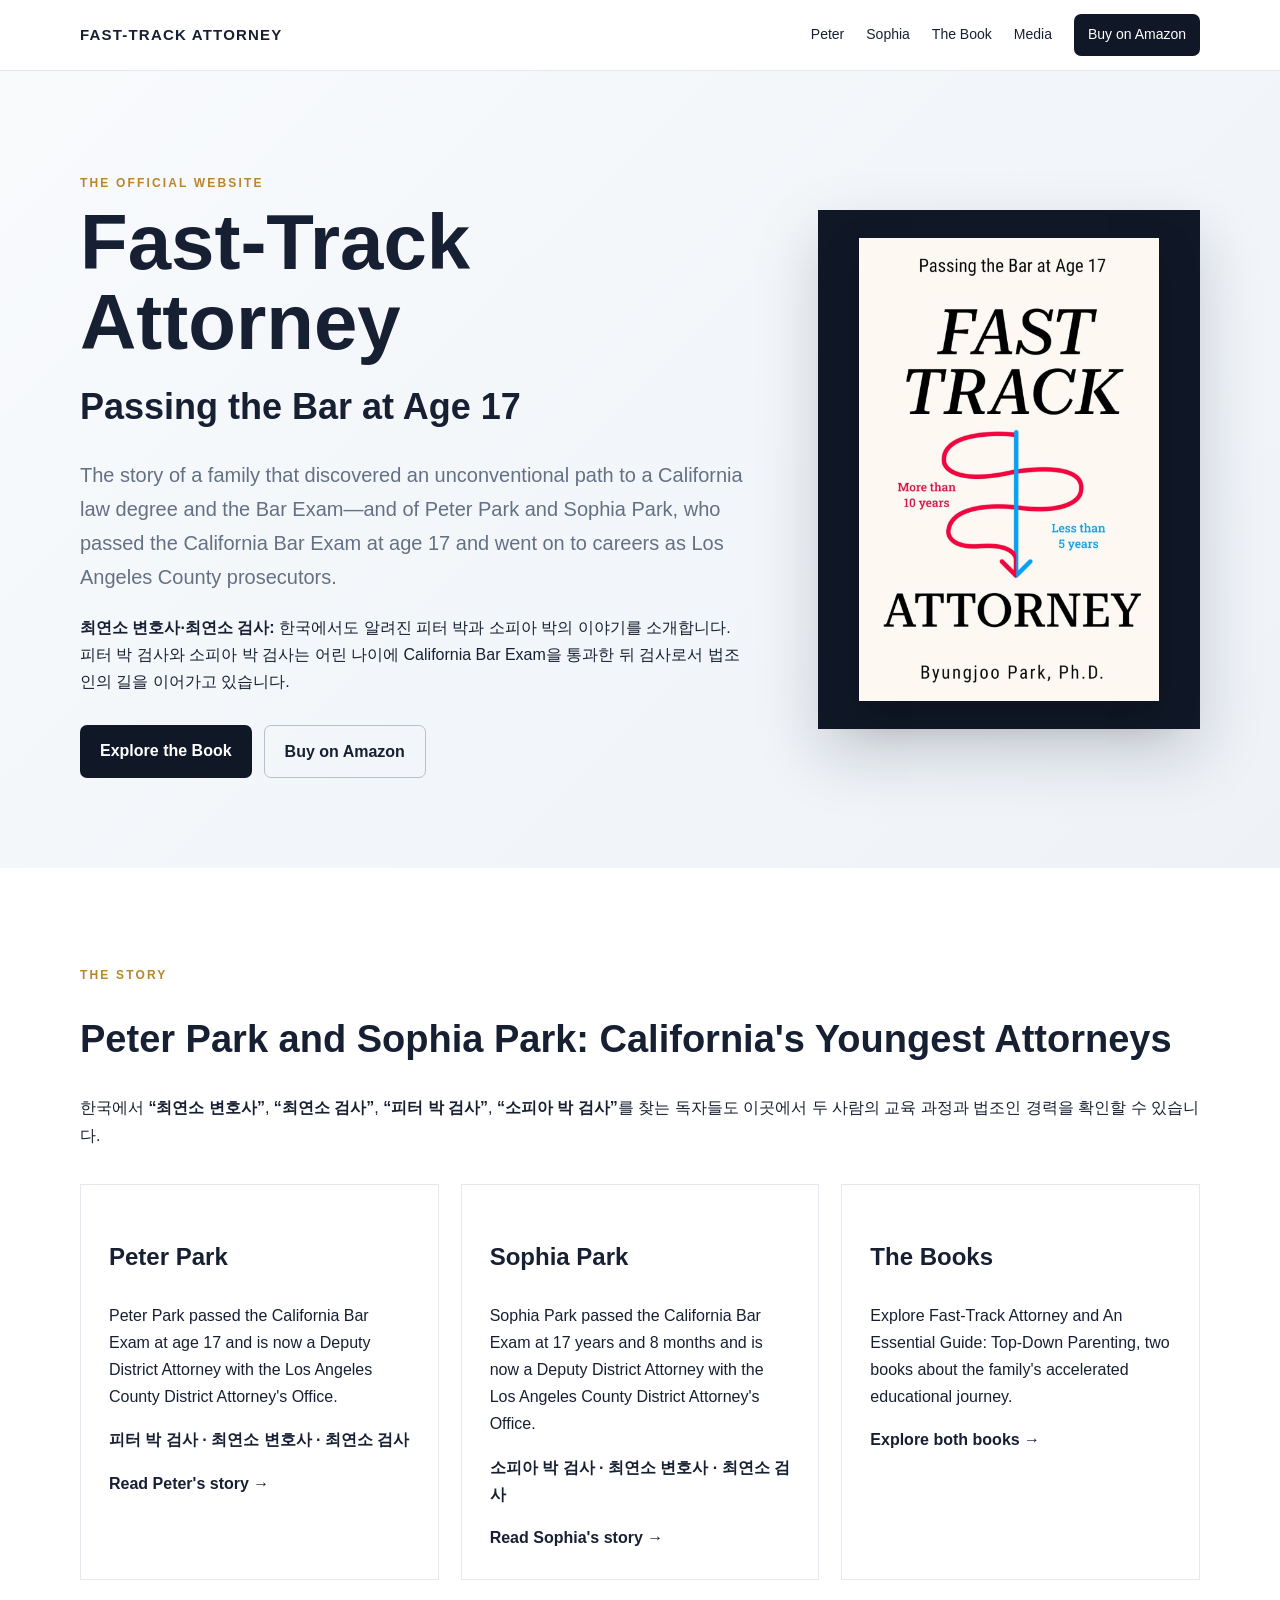
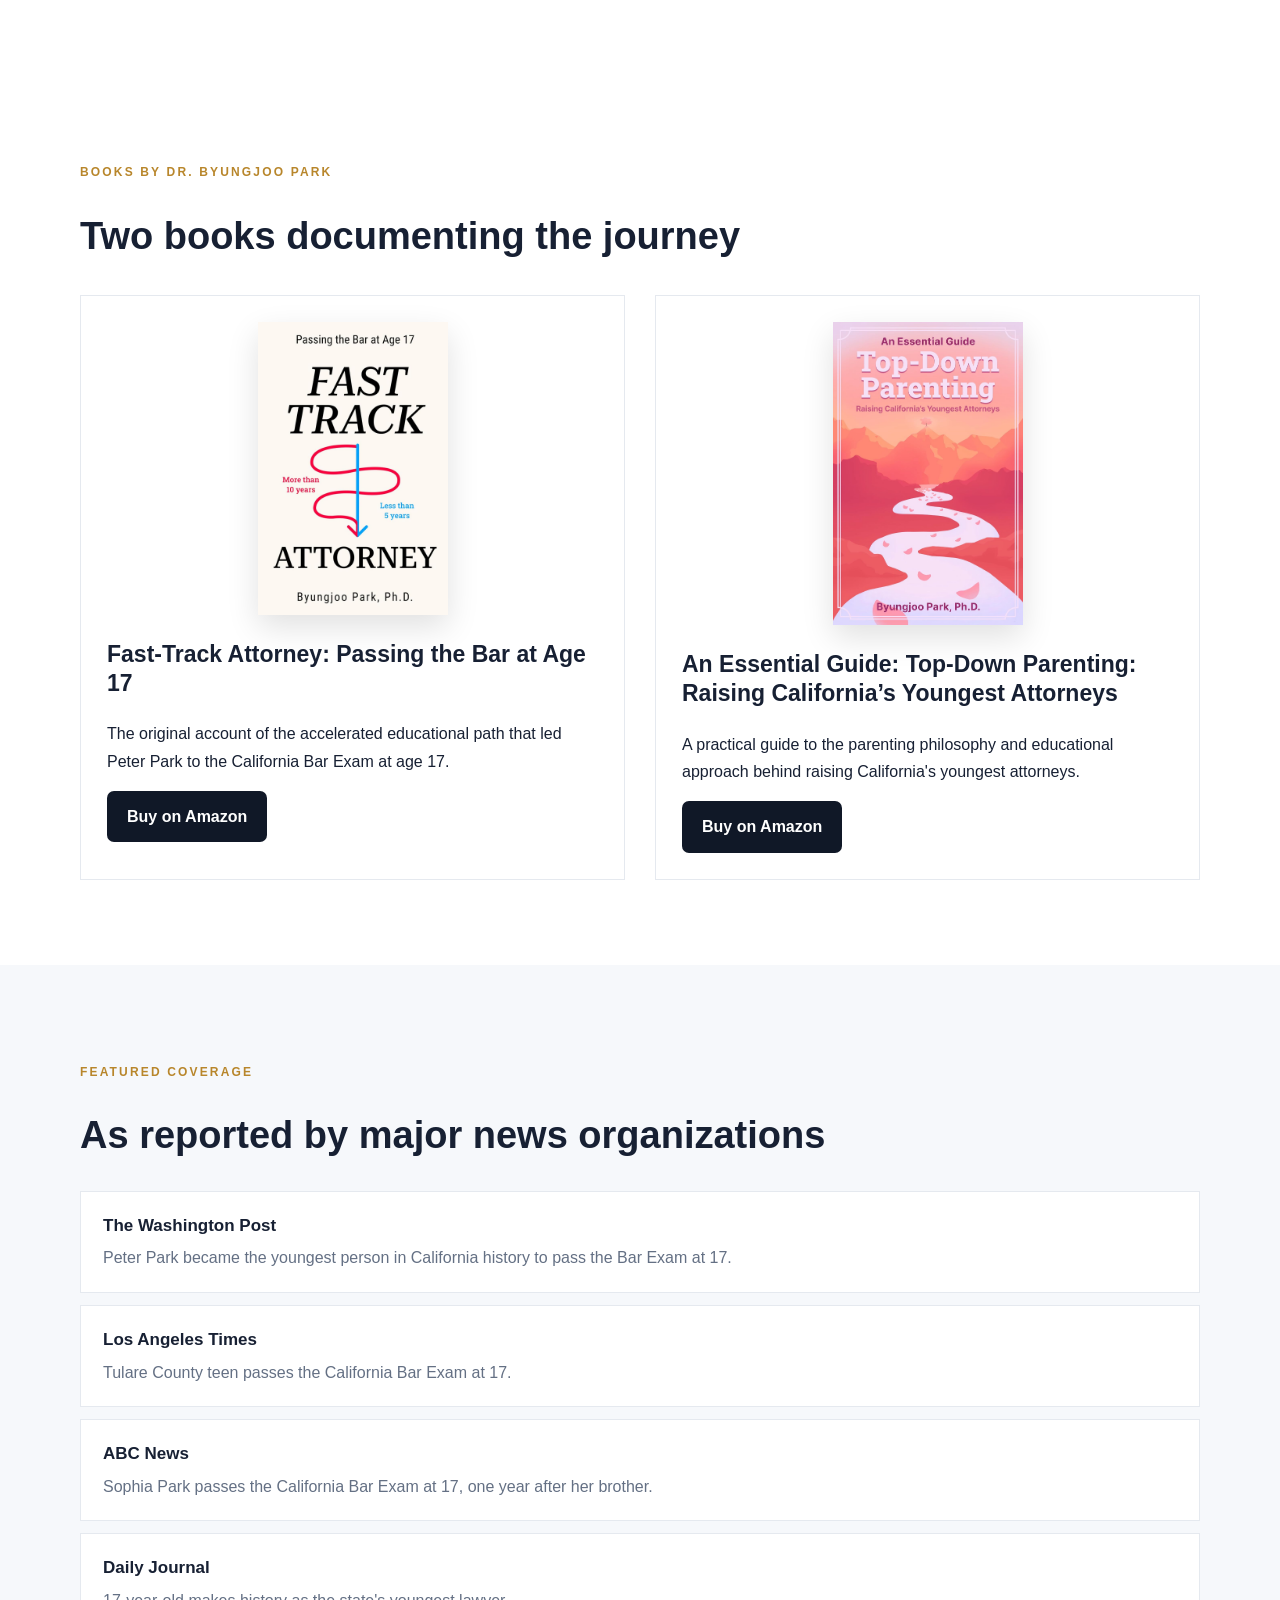
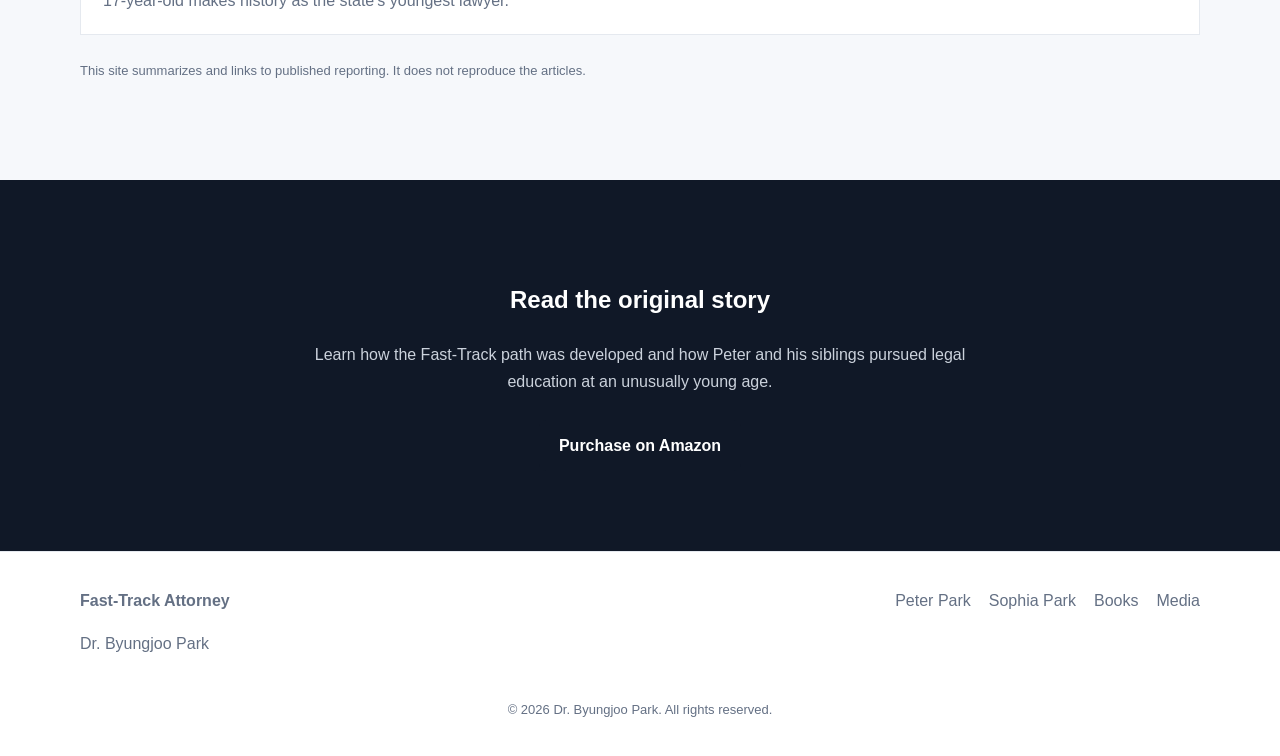
==== commit b7b3df99: "Add Korean search terms for youngest attorney and prosecutor" ====
--- a/index.html
+++ b/index.html
@@ -3,12 +3,12 @@
 <head>
   <meta charset="UTF-8">
   <meta name="viewport" content="width=device-width, initial-scale=1.0">
-  <title>Fast-Track Attorney | Peter Park & Sophia Park</title>
-  <meta name="description" content="The official website for Fast-Track Attorney by Dr. Byungjoo Park, documenting Peter Park and Sophia Park's California Bar Exam journeys at age 17 and their careers as Los Angeles County prosecutors.">
+  <title>Fast-Track Attorney | Peter Park & Sophia Park | 최연소 변호사·검사</title>
+  <meta name="description" content="Fast-Track Attorney 공식 홈페이지. 최연소 변호사 피터 박과 소피아 박의 California Bar Exam 이야기와 현재 Los Angeles County 검사로 활동하는 법조인 경력을 소개합니다.">
   <meta name="author" content="Dr. Byungjoo Park">
   <link rel="canonical" href="https://fasttrackattorney.com/">
-  <meta property="og:title" content="Fast-Track Attorney | Peter Park & Sophia Park">
-  <meta property="og:description" content="The official website of Fast-Track Attorney: Passing the Bar at Age 17, featuring Peter Park and Sophia Park and their legal careers.">
+  <meta property="og:title" content="Fast-Track Attorney | Peter Park & Sophia Park | 최연소 변호사·검사">
+  <meta property="og:description" content="최연소 변호사 피터 박과 소피아 박의 California Bar Exam 및 검사 경력에 관한 공식 홈페이지입니다.">
   <meta property="og:type" content="website">
   <meta property="og:url" content="https://fasttrackattorney.com/">
   <link rel="stylesheet" href="style.css">
@@ -18,7 +18,9 @@
     "@type":"WebSite",
     "name":"Fast-Track Attorney",
     "url":"https://fasttrackattorney.com/",
-    "author":{"@type":"Person","name":"Dr. Byungjoo Park"}
+    "author":{"@type":"Person","name":"Dr. Byungjoo Park"},
+    "inLanguage":"en",
+    "keywords":"최연소 변호사, 최연소 검사, 피터 박 검사, 소피아 박 검사, Peter Park, Sophia Park, California Bar Exam, Los Angeles County District Attorney"
   }
   </script>
 </head>
@@ -44,6 +46,7 @@
       <h1>Fast-Track Attorney</h1>
       <h2>Passing the Bar at Age 17</h2>
       <p class="lead">The story of a family that discovered an unconventional path to a California law degree and the Bar Exam—and of Peter Park and Sophia Park, who passed the California Bar Exam at age 17 and went on to careers as Los Angeles County prosecutors.</p>
+      <p class="korean-search-intro"><strong>최연소 변호사·최연소 검사:</strong> 한국에서도 알려진 피터 박과 소피아 박의 이야기를 소개합니다. 피터 박 검사와 소피아 박 검사는 어린 나이에 California Bar Exam을 통과한 뒤 검사로서 법조인의 길을 이어가고 있습니다.</p>
       <div class="buttons">
         <a class="button primary" href="book.html">Explore the Book</a>
         <a class="button secondary" href="https://www.amazon.com/Fast-Track-Attorney-Passing-Bar-Age/dp/B0CMLF2TW5/" target="_blank" rel="noopener">Buy on Amazon</a>
@@ -58,16 +61,19 @@
 <section class="section">
   <div class="container">
     <p class="eyebrow">THE STORY</p>
-    <h2>Two siblings. One extraordinary legal journey.</h2>
+    <h2>Peter Park and Sophia Park: California's Youngest Attorneys</h2>
+    <p>한국에서 <strong>“최연소 변호사”</strong>, <strong>“최연소 검사”</strong>, <strong>“피터 박 검사”</strong>, <strong>“소피아 박 검사”</strong>를 찾는 독자들도 이곳에서 두 사람의 교육 과정과 법조인 경력을 확인할 수 있습니다.</p>
     <div class="cards">
       <article class="card">
         <h3>Peter Park</h3>
         <p>Peter Park passed the California Bar Exam at age 17 and is now a Deputy District Attorney with the Los Angeles County District Attorney's Office.</p>
+        <p class="korean-keywords"><strong>피터 박 검사 · 최연소 변호사 · 최연소 검사</strong></p>
         <a href="peter-park.html">Read Peter's story →</a>
       </article>
       <article class="card">
         <h3>Sophia Park</h3>
         <p>Sophia Park passed the California Bar Exam at 17 years and 8 months and is now a Deputy District Attorney with the Los Angeles County District Attorney's Office.</p>
+        <p class="korean-keywords"><strong>소피아 박 검사 · 최연소 변호사 · 최연소 검사</strong></p>
         <a href="sophia-park.html">Read Sophia's story →</a>
       </article>
       <article class="card">
